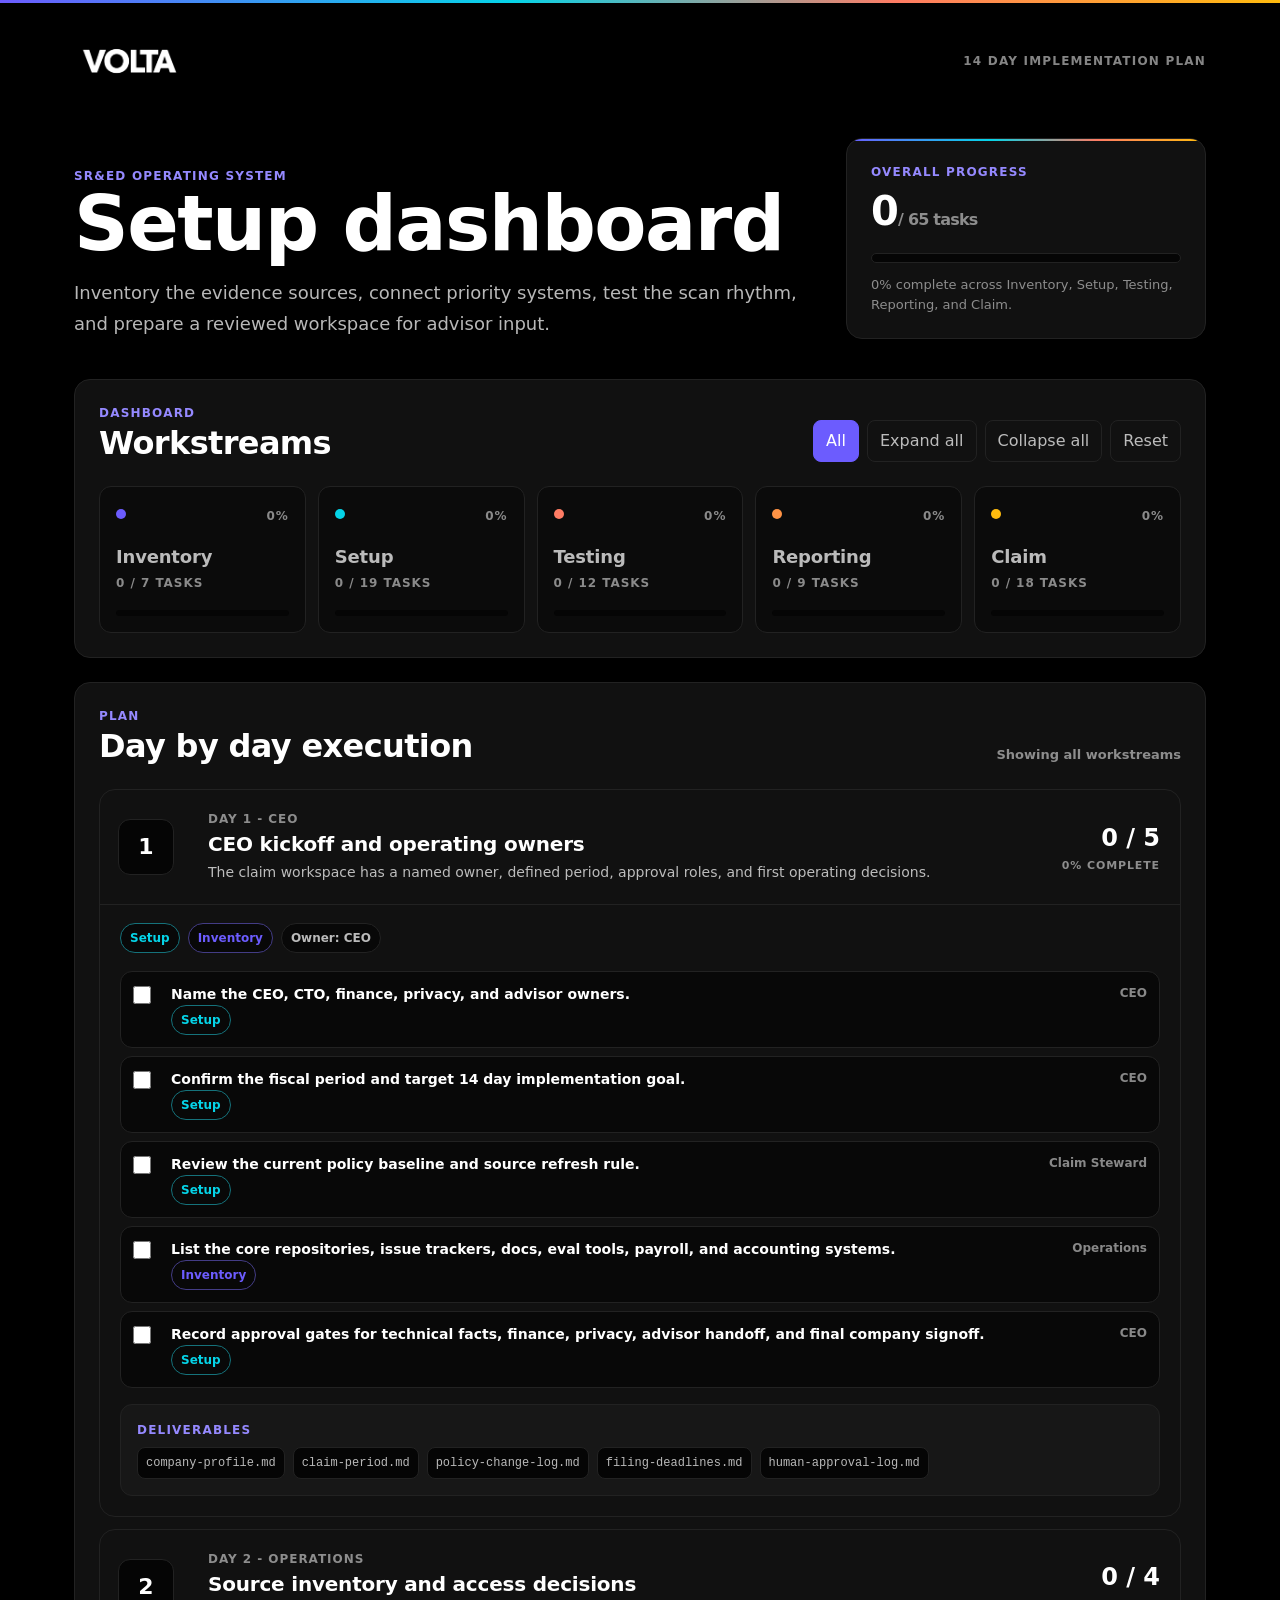
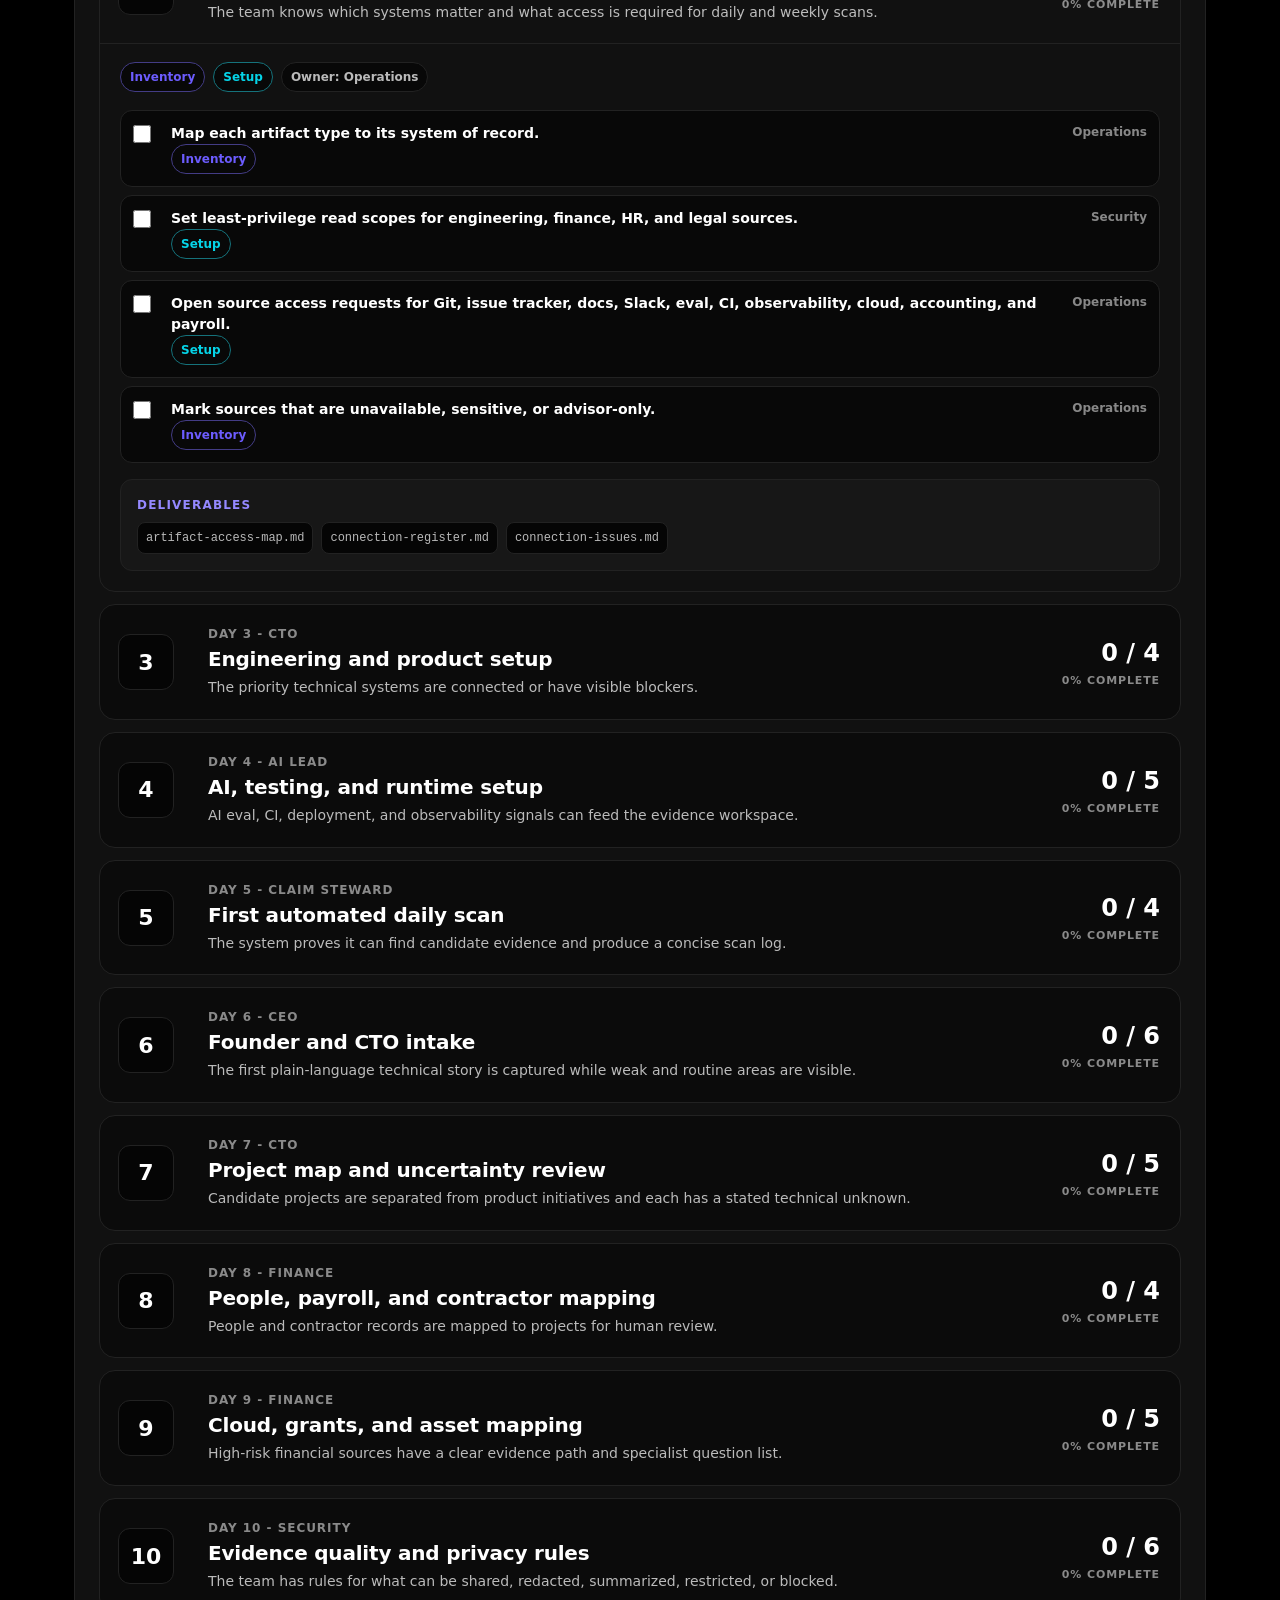
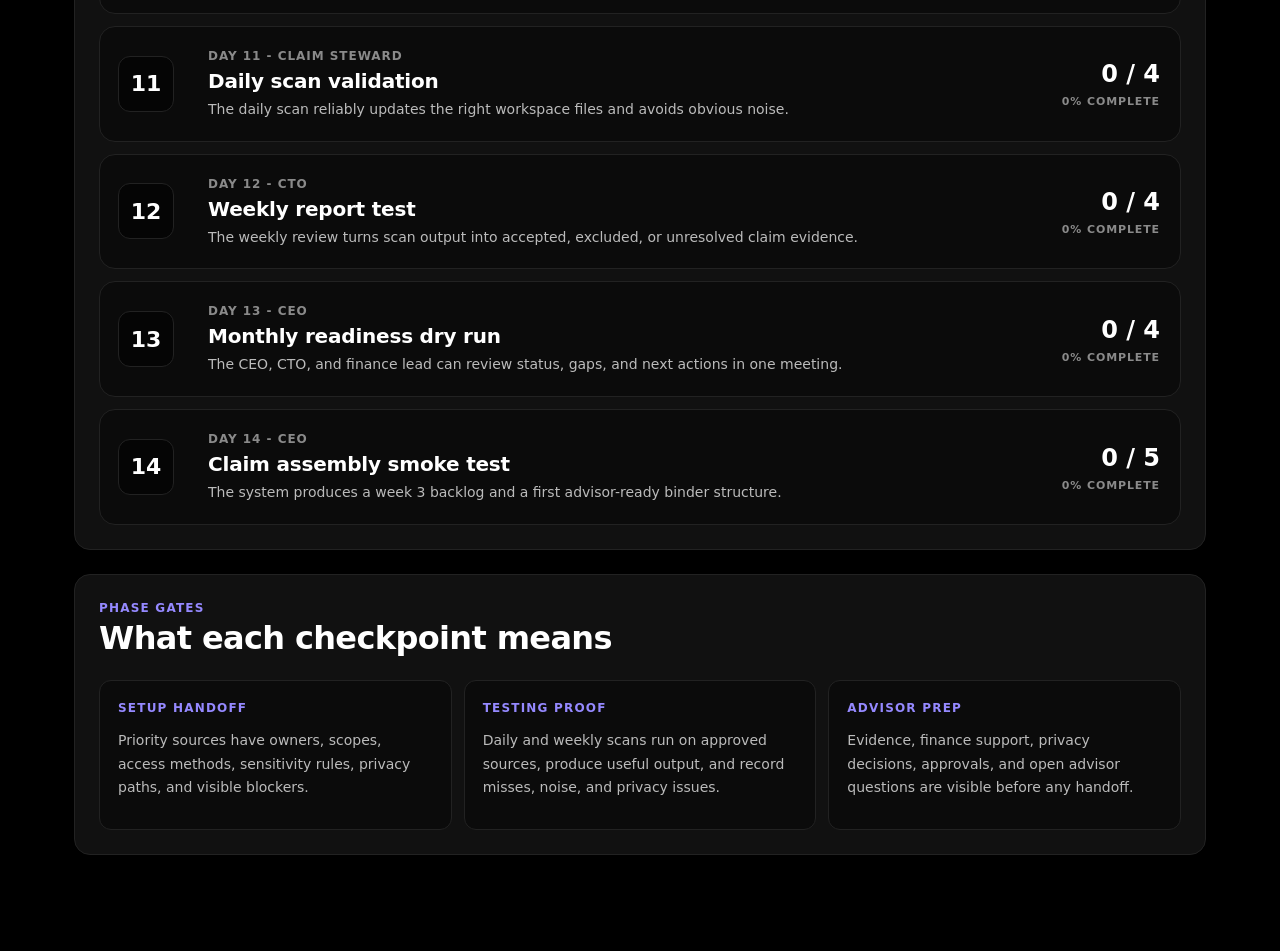
==== dashboard.html @ c036a52c "Prepare static site for Netlify" ====
<!doctype html>
<html lang="en" data-theme="dark">
<head>
  <meta charset="utf-8">
  <meta name="viewport" content="width=device-width, initial-scale=1">
  <title>SR&ED Setup Dashboard</title>
  <link rel="stylesheet" href="./styles.css">
</head>
<body>
  <div class="rainbow-rule"></div>

  <header class="hero">
    <div class="brand-row">
      <img src="./assets/volta-logo-white.png" alt="Volta" class="brand-logo">
      <div class="claim-period">14 day implementation plan</div>
    </div>

    <div class="hero-grid">
      <div class="hero-copy">
        <div class="eyebrow">SR&ED operating system</div>
        <h1>Setup dashboard</h1>
        <p class="hero-lede">Inventory the evidence sources, connect priority systems, test the scan rhythm, and prepare a reviewed workspace for advisor input.</p>
      </div>

      <section class="progress-panel" aria-labelledby="overall-progress-label">
        <div id="overall-progress-label" class="panel-label">Overall progress</div>
        <div class="progress-value"><span id="complete-count">0</span><span class="progress-total">/ <span id="total-count">0</span> tasks</span></div>
        <div class="progress-bar" aria-hidden="true">
          <div id="overall-progress-fill" class="progress-fill"></div>
        </div>
        <div id="progress-note" class="progress-note">No tasks completed yet.</div>
      </section>
    </div>
  </header>

  <main class="page-shell">
    <section class="dashboard-band" aria-labelledby="dashboard-title">
      <div class="section-head">
        <div>
          <div class="eyebrow">Dashboard</div>
          <h2 id="dashboard-title">Workstreams</h2>
        </div>
        <div class="actions">
          <button id="show-all" type="button">All</button>
          <button id="expand-all" type="button">Expand all</button>
          <button id="collapse-all" type="button">Collapse all</button>
          <button id="reset-progress" type="button" class="ghost-danger">Reset</button>
        </div>
      </div>
      <div id="category-grid" class="category-grid" aria-live="polite"></div>
    </section>

    <section class="days-band" aria-labelledby="days-title">
      <div class="section-head">
        <div>
          <div class="eyebrow">Plan</div>
          <h2 id="days-title">Day by day execution</h2>
        </div>
        <div id="active-filter" class="active-filter">Showing all workstreams</div>
      </div>
      <div id="days-list" class="days-list"></div>
    </section>

    <section class="claim-band" aria-labelledby="claim-title">
      <div class="section-head">
        <div>
          <div class="eyebrow">Phase gates</div>
          <h2 id="claim-title">What each checkpoint means</h2>
        </div>
      </div>
      <div class="exit-grid">
        <article>
          <div class="exit-label">Setup handoff</div>
          <p>Priority sources have owners, scopes, access methods, sensitivity rules, privacy paths, and visible blockers.</p>
        </article>
        <article>
          <div class="exit-label">Testing proof</div>
          <p>Daily and weekly scans run on approved sources, produce useful output, and record misses, noise, and privacy issues.</p>
        </article>
        <article>
          <div class="exit-label">Advisor prep</div>
          <p>Evidence, finance support, privacy decisions, approvals, and open advisor questions are visible before any handoff.</p>
        </article>
      </div>
    </section>
  </main>

  <script src="./app.js?v=setup-gates"></script>
</body>
</html>
---- styles.css ----
:root {
  --volta-black: #000000;
  --volta-white: #ffffff;
  --volta-violet: #6C5CFE;
  --volta-blue: #3998F3;
  --volta-cyan: #05D4E8;
  --volta-coral: #FF7C64;
  --volta-orange: #FF9345;
  --volta-yellow: #FFBB0E;
  --status-success: #22C55E;
  --status-warning: #FFBB0E;
  --status-error: #FF7C64;
  --status-info: #05D4E8;
  --gradient-rainbow: linear-gradient(90deg, #6C5CFE 0%, #3998F3 20%, #05D4E8 40%, #FF7C64 70%, #FF9345 80%, #FFBB0E 100%);
  --bg: #000000;
  --card: #111111;
  --card-2: #151515;
  --card-border: #222222;
  --fg-1: #ffffff;
  --fg-2: rgba(255,255,255,.72);
  --fg-3: rgba(255,255,255,.52);
  --fg-4: rgba(255,255,255,.32);
  --font-sans: system-ui, -apple-system, BlinkMacSystemFont, "Segoe UI", Roboto, sans-serif;
  --font-mono: "JetBrains Mono", ui-monospace, "SF Mono", Menlo, Consolas, monospace;
  --radius-sm: 8px;
  --radius-md: 12px;
  --radius-lg: 16px;
  --ease: cubic-bezier(.4, 0, .2, 1);
}

* {
  box-sizing: border-box;
}

html {
  background: var(--bg);
  color: var(--fg-1);
  font-family: var(--font-sans);
  line-height: 1.5;
}

body {
  margin: 0;
  background: var(--bg);
  color: var(--fg-1);
  overflow-x: hidden;
}

button,
input {
  font: inherit;
}

button {
  border: 1px solid var(--card-border);
  border-radius: var(--radius-sm);
  background: var(--card);
  color: var(--fg-2);
  min-height: 36px;
  padding: 8px 12px;
  cursor: pointer;
  transition: border-color 200ms var(--ease), background 200ms var(--ease), color 200ms var(--ease), transform 120ms var(--ease);
}

button:hover {
  border-color: var(--volta-violet);
  background: #181818;
  color: var(--fg-1);
}

button:active {
  transform: scale(.98);
}

button.active {
  background: var(--volta-violet);
  border-color: var(--volta-violet);
  color: #fff;
}

.ghost-danger:hover {
  border-color: var(--volta-coral);
  color: var(--volta-coral);
}

.rainbow-rule {
  height: 3px;
  background: var(--gradient-rainbow);
}

.hero {
  max-width: 1180px;
  margin: 0 auto;
  padding: 36px 24px 40px;
}

.brand-row {
  display: flex;
  align-items: center;
  justify-content: space-between;
  gap: 24px;
  margin-bottom: 56px;
}

.brand-logo {
  width: 112px;
  height: auto;
  object-fit: contain;
}

.claim-period {
  color: var(--fg-3);
  font-size: 12px;
  font-weight: 700;
  letter-spacing: .1em;
  text-transform: uppercase;
}

.hero-grid {
  display: grid;
  grid-template-columns: minmax(0, 1fr) 360px;
  gap: 32px;
  align-items: end;
}

.eyebrow,
.panel-label,
.exit-label {
  color: #9589FF;
  font-size: 12px;
  font-weight: 700;
  letter-spacing: .1em;
  text-transform: uppercase;
}

h1,
h2,
h3,
p {
  margin-top: 0;
}

h1 {
  margin-bottom: 16px;
  font-size: clamp(44px, 7vw, 76px);
  line-height: 1.02;
  font-weight: 800;
  letter-spacing: -.02em;
  overflow-wrap: anywhere;
}

h2 {
  margin: 4px 0 0;
  font-size: 32px;
  line-height: 1.12;
  font-weight: 800;
  letter-spacing: -.02em;
}

h3 {
  margin: 0;
  font-size: 20px;
  line-height: 1.2;
  font-weight: 800;
  letter-spacing: -.01em;
}

.hero-lede {
  max-width: 760px;
  margin-bottom: 0;
  color: var(--fg-2);
  font-size: 18px;
  line-height: 1.7;
  overflow-wrap: anywhere;
}

.progress-panel,
.dashboard-band,
.days-band,
.claim-band {
  position: relative;
  background: var(--card);
  border: 1px solid var(--card-border);
  border-radius: var(--radius-lg);
}

.progress-panel {
  padding: 24px;
  overflow: hidden;
  min-width: 0;
}

.progress-panel::before {
  content: "";
  position: absolute;
  top: 0;
  left: 0;
  right: 0;
  height: 2px;
  background: var(--gradient-rainbow);
}

.progress-value {
  margin-top: 10px;
  font-size: 40px;
  font-weight: 800;
  line-height: 1;
  letter-spacing: -.02em;
  font-variant-numeric: tabular-nums;
}

.progress-total {
  color: var(--fg-3);
  font-size: 16px;
  font-weight: 700;
}

.progress-bar {
  height: 10px;
  margin-top: 22px;
  overflow: hidden;
  border-radius: 999px;
  background: #050505;
  border: 1px solid var(--card-border);
}

.progress-fill {
  width: 0%;
  height: 100%;
  border-radius: inherit;
  background: var(--gradient-rainbow);
  transition: width 240ms var(--ease);
}

.progress-note {
  margin-top: 12px;
  color: var(--fg-3);
  font-size: 13px;
  overflow-wrap: anywhere;
}

.page-shell {
  max-width: 1180px;
  margin: 0 auto;
  padding: 0 24px 72px;
}

.dashboard-band,
.days-band,
.claim-band {
  padding: 24px;
  margin-bottom: 24px;
}

.section-head {
  display: flex;
  align-items: flex-end;
  justify-content: space-between;
  gap: 24px;
  margin-bottom: 24px;
}

.actions {
  display: flex;
  flex-wrap: wrap;
  gap: 8px;
  justify-content: flex-end;
}

.category-grid {
  display: grid;
  grid-template-columns: repeat(5, minmax(0, 1fr));
  gap: 12px;
}

.category-card {
  min-height: 140px;
  min-width: 0;
  padding: 16px;
  border: 1px solid var(--card-border);
  border-radius: var(--radius-md);
  background: #0b0b0b;
  text-align: left;
}

.category-card:hover,
.category-card.active {
  border-color: var(--category-color);
}

.category-top {
  display: flex;
  align-items: center;
  justify-content: space-between;
  gap: 12px;
}

.category-dot {
  width: 10px;
  height: 10px;
  border-radius: 999px;
  background: var(--category-color);
}

.category-name {
  margin-top: 18px;
  font-size: 18px;
  font-weight: 800;
  letter-spacing: -.01em;
}

.category-meta {
  margin-top: 4px;
  color: var(--fg-3);
  font-size: 12px;
  font-weight: 700;
  letter-spacing: .08em;
  text-transform: uppercase;
  font-variant-numeric: tabular-nums;
}

.mini-progress {
  height: 6px;
  margin-top: 18px;
  overflow: hidden;
  border-radius: 999px;
  background: #050505;
}

.mini-fill {
  height: 100%;
  width: 0%;
  background: var(--category-color);
  transition: width 220ms var(--ease);
}

.active-filter {
  color: var(--fg-3);
  font-size: 13px;
  font-weight: 700;
}

.days-list {
  display: grid;
  gap: 12px;
}

.day-card {
  position: relative;
  overflow: hidden;
  border: 1px solid var(--card-border);
  border-radius: var(--radius-lg);
  background: #0b0b0b;
}

.day-card[open] {
  background: var(--card);
}

.day-card.hidden {
  display: none;
}

.day-summary {
  display: grid;
  grid-template-columns: 70px minmax(0, 1fr) auto;
  gap: 20px;
  align-items: center;
  min-height: 92px;
  padding: 20px 20px 20px 18px;
  cursor: pointer;
  list-style: none;
}

.day-summary::-webkit-details-marker {
  display: none;
}

.day-number {
  display: grid;
  place-items: center;
  width: 56px;
  height: 56px;
  border: 1px solid var(--card-border);
  border-radius: var(--radius-md);
  color: var(--fg-1);
  background: #050505;
  font-size: 22px;
  font-weight: 800;
  font-variant-numeric: tabular-nums;
}

.day-kicker {
  margin-bottom: 4px;
  color: var(--fg-3);
  font-size: 12px;
  font-weight: 700;
  letter-spacing: .08em;
  text-transform: uppercase;
}

.day-title {
  margin-bottom: 6px;
}

.day-outcome {
  max-width: 760px;
  color: var(--fg-2);
  font-size: 14px;
  line-height: 1.55;
}

.day-status {
  min-width: 184px;
  text-align: right;
}

.status-count {
  color: var(--fg-1);
  font-size: 24px;
  font-weight: 800;
  font-variant-numeric: tabular-nums;
}

.status-label {
  margin-top: 2px;
  color: var(--fg-3);
  font-size: 11px;
  font-weight: 700;
  letter-spacing: .08em;
  text-transform: uppercase;
}

.day-body {
  border-top: 1px solid var(--card-border);
  padding: 0 20px 20px;
}

.day-meta {
  display: flex;
  flex-wrap: wrap;
  gap: 8px;
  padding: 18px 0;
}

.pill {
  display: inline-flex;
  align-items: center;
  min-height: 28px;
  padding: 5px 9px;
  border: 1px solid var(--card-border);
  border-radius: 999px;
  color: var(--fg-2);
  background: #080808;
  font-size: 12px;
  font-weight: 700;
}

.pill.category {
  border-color: color-mix(in srgb, var(--pill-color) 45%, #222);
  color: var(--pill-color);
}

.task-list {
  display: grid;
  gap: 8px;
  margin: 0;
  padding: 0;
  list-style: none;
}

.task-item {
  display: grid;
  grid-template-columns: 26px minmax(0, 1fr) auto;
  gap: 12px;
  align-items: start;
  min-height: 48px;
  padding: 12px;
  border: 1px solid var(--card-border);
  border-radius: var(--radius-md);
  background: #080808;
}

.task-item.done {
  border-color: rgba(34,197,94,.38);
  background: rgba(34,197,94,.06);
}

.task-item input {
  width: 18px;
  height: 18px;
  margin: 2px 0 0;
  accent-color: var(--volta-violet);
}

.task-title {
  color: var(--fg-1);
  font-size: 14px;
  font-weight: 650;
}

.task-item.done .task-title {
  color: var(--fg-3);
  text-decoration: line-through;
  text-decoration-thickness: 1px;
}

.task-owner {
  color: var(--fg-3);
  font-size: 12px;
  font-weight: 700;
  white-space: nowrap;
}

.deliverables {
  margin-top: 16px;
  padding: 16px;
  border: 1px solid var(--card-border);
  border-radius: var(--radius-md);
  background: rgba(255,255,255,.025);
}

.deliverables-title {
  margin-bottom: 8px;
  color: #9589FF;
  font-size: 12px;
  font-weight: 700;
  letter-spacing: .1em;
  text-transform: uppercase;
}

.deliverables-list {
  display: flex;
  flex-wrap: wrap;
  gap: 8px;
  margin: 0;
  padding: 0;
  list-style: none;
}

.deliverables-list li {
  border: 1px solid var(--card-border);
  border-radius: var(--radius-sm);
  padding: 6px 8px;
  color: var(--fg-2);
  background: #050505;
  font-family: var(--font-mono);
  font-size: 12px;
}

.exit-grid {
  display: grid;
  grid-template-columns: repeat(3, minmax(0, 1fr));
  gap: 12px;
}

.exit-grid article {
  min-height: 150px;
  padding: 18px;
  border: 1px solid var(--card-border);
  border-radius: var(--radius-md);
  background: #0b0b0b;
}

.exit-grid p {
  margin: 12px 0 0;
  color: var(--fg-2);
  font-size: 14px;
  line-height: 1.65;
}

@media (max-width: 980px) {
  .hero-grid {
    grid-template-columns: 1fr;
  }

  .progress-panel {
    max-width: 520px;
  }

  .category-grid {
    grid-template-columns: repeat(3, minmax(0, 1fr));
  }

  .exit-grid {
    grid-template-columns: 1fr;
  }
}

@media (max-width: 720px) {
  .hero,
  .page-shell {
    padding-left: 16px;
    padding-right: 16px;
  }

  .brand-row,
  .section-head {
    align-items: flex-start;
    flex-direction: column;
  }

  .actions {
    width: 100%;
    justify-content: flex-start;
  }

  .actions button {
    flex: 1 1 calc(50% - 4px);
  }

  .category-grid {
    grid-template-columns: repeat(2, minmax(0, 1fr));
  }

  .day-summary {
    grid-template-columns: 48px minmax(0, 1fr);
    gap: 14px;
  }

  .day-number {
    width: 44px;
    height: 44px;
    font-size: 18px;
  }

  .day-status {
    grid-column: 2;
    text-align: left;
    min-width: 0;
  }

  .task-item {
    grid-template-columns: 26px minmax(0, 1fr);
  }

  .task-owner {
    grid-column: 2;
  }
}

@media (max-width: 460px) {
  .category-grid {
    grid-template-columns: 1fr;
  }

  h1 {
    font-size: 36px;
  }

  .dashboard-band,
  .days-band,
  .claim-band {
    padding: 18px;
  }
}
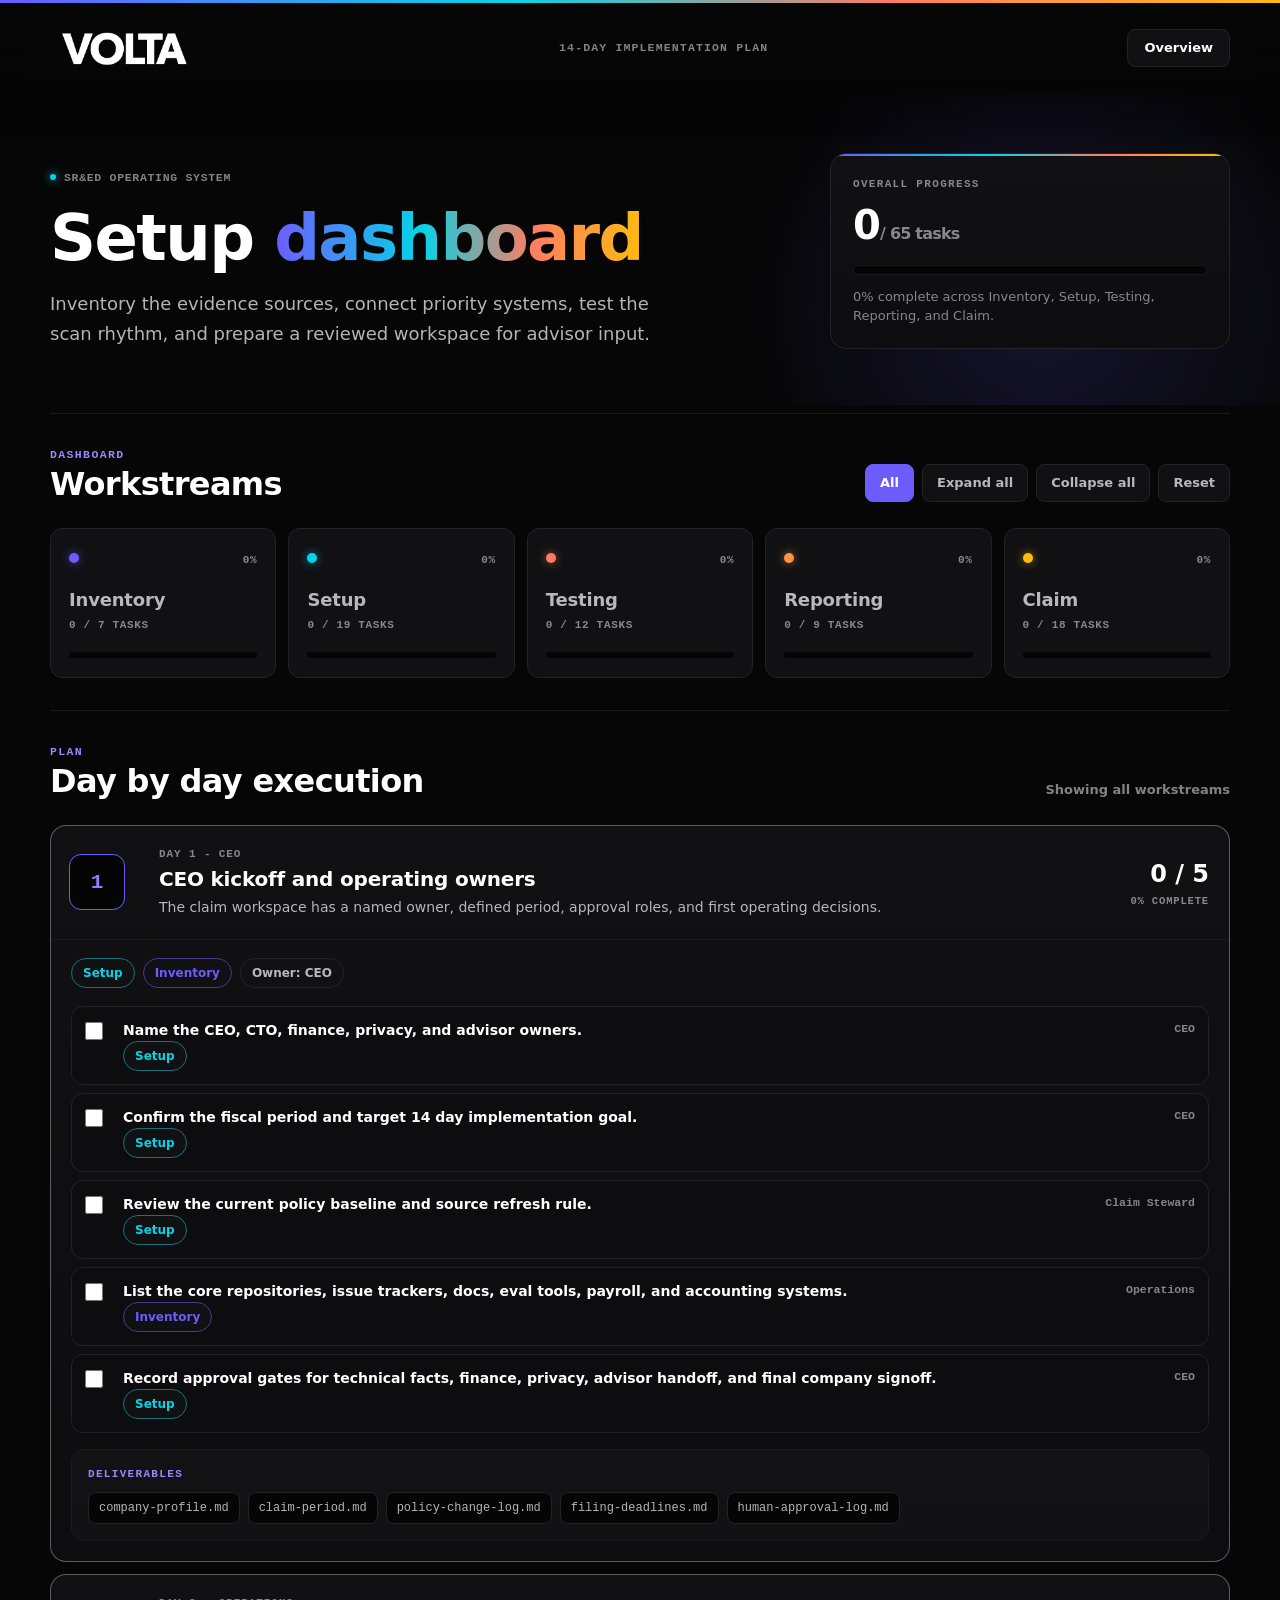
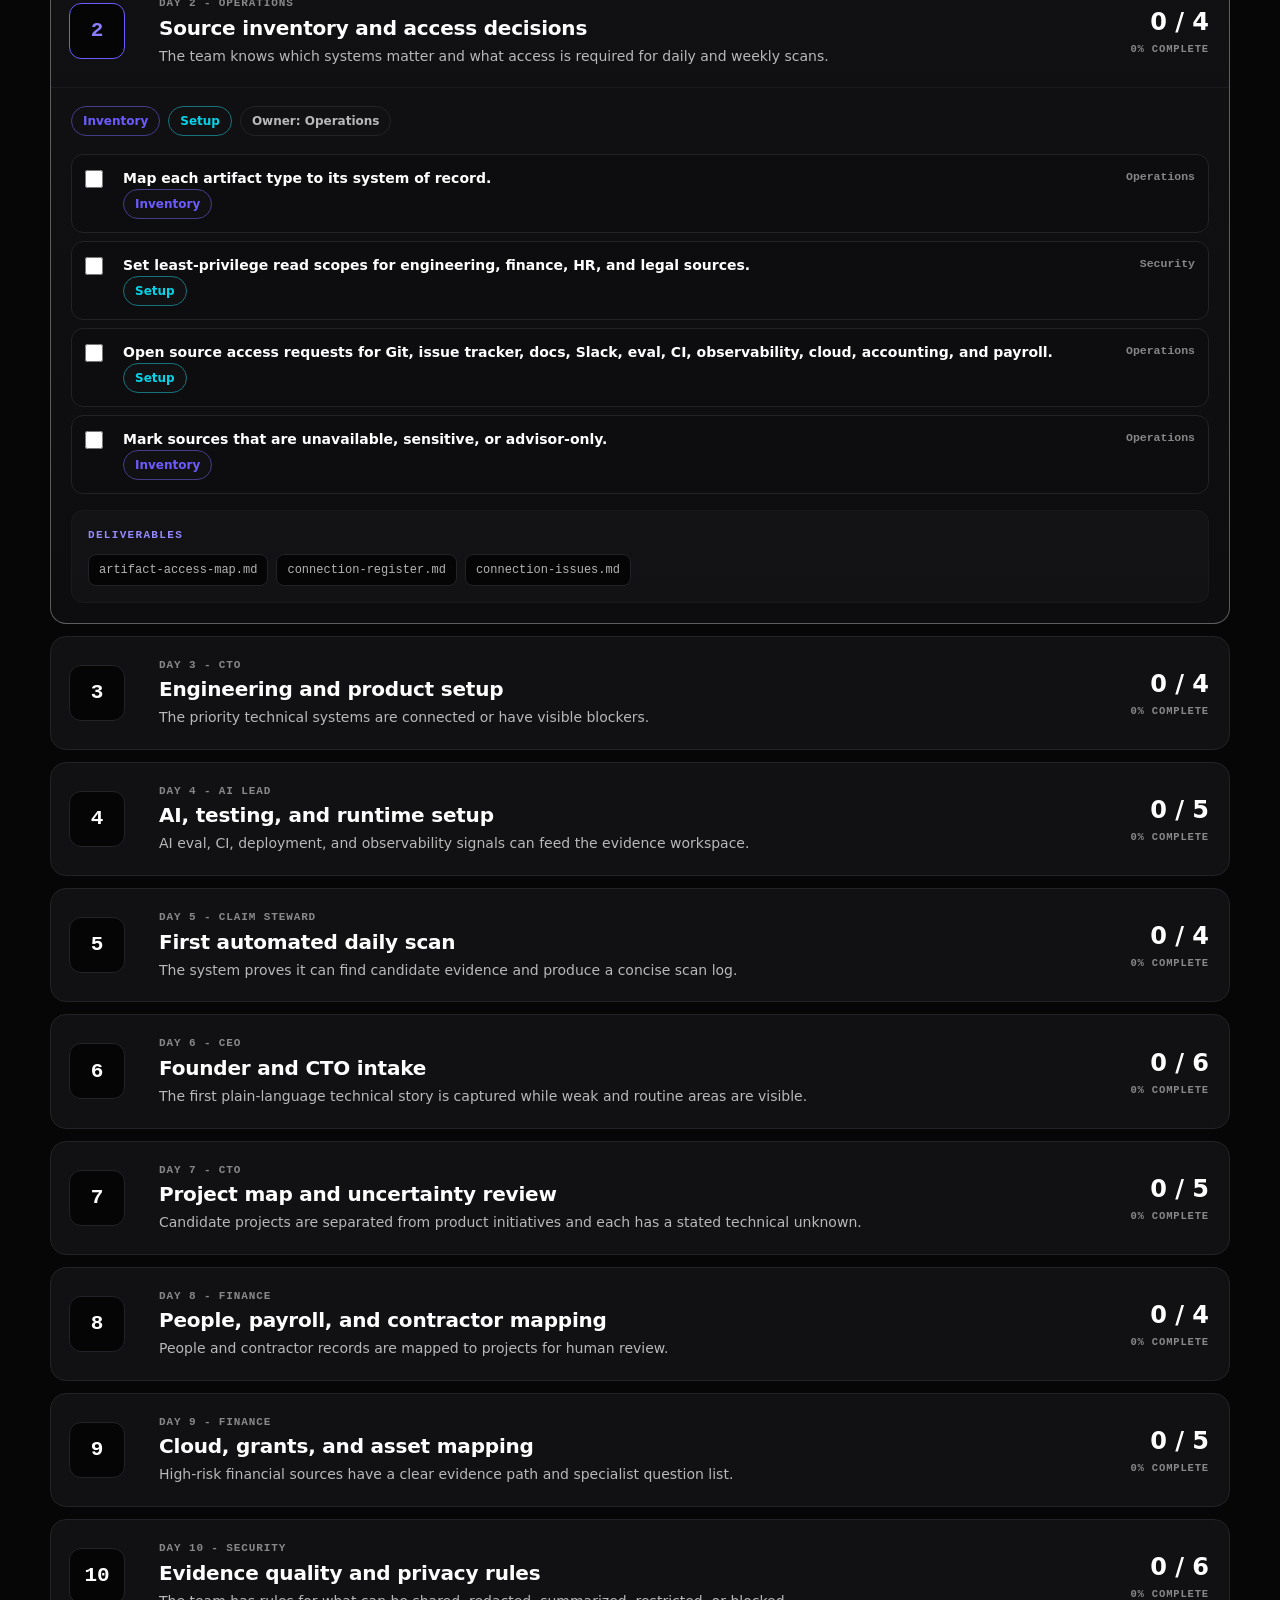
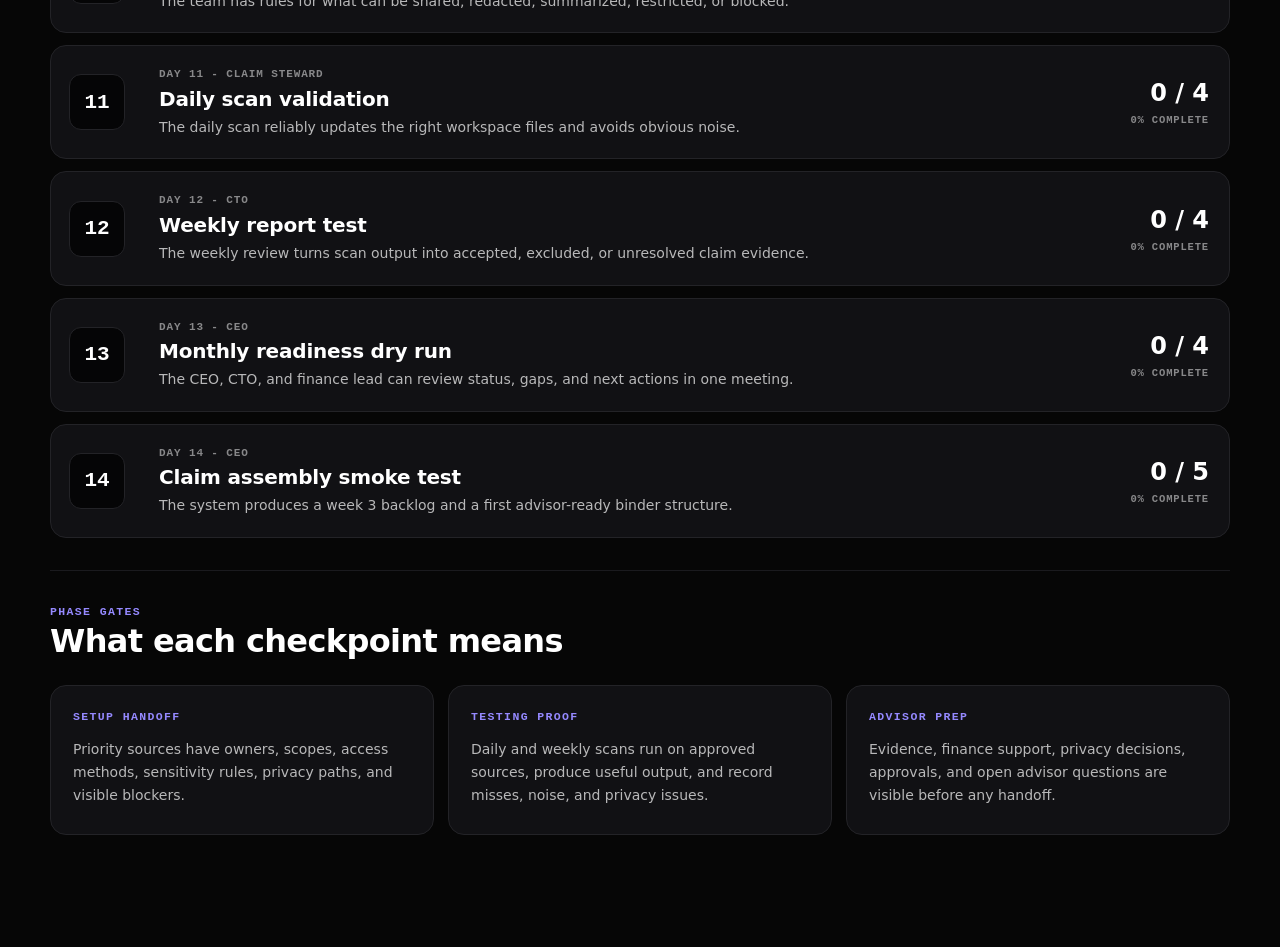
==== commit c53202f9: "Redesign landing page and dashboard with refined Volta theme Rework both pages on the existing Volta" ====
--- a/dashboard.html
+++ b/dashboard.html
@@ -9,16 +9,24 @@
 <body>
   <div class="rainbow-rule"></div>
 
-  <header class="hero">
-    <div class="brand-row">
-      <img src="./assets/volta-logo-white.png" alt="Volta" class="brand-logo">
-      <div class="claim-period">14 day implementation plan</div>
+  <header class="site-header" id="siteHeader">
+    <div class="header-inner">
+      <a class="brand-mark" href="./index.html" aria-label="Volta SR&amp;ED operating system">
+        <img src="./assets/volta-logo-white.png" alt="Volta">
+      </a>
+      <div class="claim-period">14-day implementation plan</div>
+      <a class="header-action" href="./index.html">Overview</a>
     </div>
+  </header>
 
-    <div class="hero-grid">
+  <section class="hero">
+    <div class="hero-shell">
       <div class="hero-copy">
-        <div class="eyebrow">SR&ED operating system</div>
-        <h1>Setup dashboard</h1>
+        <div class="badge-row">
+          <span class="badge-dot"></span>
+          <span class="badge">SR&amp;ED operating system</span>
+        </div>
+        <h1>Setup <span class="grad">dashboard</span></h1>
         <p class="hero-lede">Inventory the evidence sources, connect priority systems, test the scan rhythm, and prepare a reviewed workspace for advisor input.</p>
       </div>
 
@@ -31,7 +39,7 @@
         <div id="progress-note" class="progress-note">No tasks completed yet.</div>
       </section>
     </div>
-  </header>
+  </section>
 
   <main class="page-shell">
     <section class="dashboard-band" aria-labelledby="dashboard-title">
@@ -85,6 +93,15 @@
     </section>
   </main>
 
+  <script>
+    // Sticky header hairline on scroll
+    (function () {
+      var header = document.getElementById('siteHeader');
+      var onScroll = function () { header.classList.toggle('stuck', window.scrollY > 8); };
+      onScroll();
+      window.addEventListener('scroll', onScroll, { passive: true });
+    })();
+  </script>
   <script src="./app.js?v=setup-gates"></script>
 </body>
 </html>
--- a/styles.css
+++ b/styles.css
@@ -2,6 +2,7 @@
   --volta-black: #000000;
   --volta-white: #ffffff;
   --volta-violet: #6C5CFE;
+  --volta-violet-lift: #8B7DFF;
   --volta-blue: #3998F3;
   --volta-cyan: #05D4E8;
   --volta-coral: #FF7C64;
@@ -12,645 +13,274 @@
   --status-error: #FF7C64;
   --status-info: #05D4E8;
   --gradient-rainbow: linear-gradient(90deg, #6C5CFE 0%, #3998F3 20%, #05D4E8 40%, #FF7C64 70%, #FF9345 80%, #FFBB0E 100%);
-  --bg: #000000;
-  --card: #111111;
-  --card-2: #151515;
-  --card-border: #222222;
+
+  --bg: #060606;
+  --bg-raise: #0d0d0f;
+  --surface: #111114;
+  --surface-2: #16161a;
+  --line: #232327;
+  --line-soft: #1a1a1e;
+
   --fg-1: #ffffff;
-  --fg-2: rgba(255,255,255,.72);
-  --fg-3: rgba(255,255,255,.52);
-  --fg-4: rgba(255,255,255,.32);
+  --fg-2: rgba(255, 255, 255, .70);
+  --fg-3: rgba(255, 255, 255, .50);
+  --fg-4: rgba(255, 255, 255, .32);
+  --accent-label: #9589FF;
+
   --font-sans: system-ui, -apple-system, BlinkMacSystemFont, "Segoe UI", Roboto, sans-serif;
   --font-mono: "JetBrains Mono", ui-monospace, "SF Mono", Menlo, Consolas, monospace;
-  --radius-sm: 8px;
-  --radius-md: 12px;
-  --radius-lg: 16px;
+
+  --r-sm: 8px; --r-md: 12px; --r-lg: 16px; --r-xl: 22px;
   --ease: cubic-bezier(.4, 0, .2, 1);
-}
-
-* {
-  box-sizing: border-box;
-}
+  --spring: cubic-bezier(.16, 1, .3, 1);
+  --shell: min(1180px, calc(100% - 48px));
+}
+
+* { box-sizing: border-box; }
 
 html {
+  min-width: 320px;
   background: var(--bg);
   color: var(--fg-1);
   font-family: var(--font-sans);
   line-height: 1.5;
-}
-
-body {
-  margin: 0;
-  background: var(--bg);
-  color: var(--fg-1);
-  overflow-x: hidden;
-}
-
-button,
-input {
-  font: inherit;
-}
+  scroll-behavior: smooth;
+  -webkit-font-smoothing: antialiased;
+}
+
+body { margin: 0; overflow-x: hidden; }
+
+@media (prefers-reduced-motion: reduce) {
+  html { scroll-behavior: auto; }
+  * { transition: none !important; }
+}
+
+button, input { font: inherit; }
 
 button {
-  border: 1px solid var(--card-border);
-  border-radius: var(--radius-sm);
-  background: var(--card);
+  border: 1px solid var(--line);
+  border-radius: var(--r-sm);
+  background: var(--surface);
   color: var(--fg-2);
-  min-height: 36px;
-  padding: 8px 12px;
+  min-height: 38px;
+  padding: 8px 14px;
+  font-size: 13px;
+  font-weight: 600;
   cursor: pointer;
-  transition: border-color 200ms var(--ease), background 200ms var(--ease), color 200ms var(--ease), transform 120ms var(--ease);
-}
-
-button:hover {
-  border-color: var(--volta-violet);
-  background: #181818;
-  color: var(--fg-1);
-}
-
-button:active {
-  transform: scale(.98);
-}
-
-button.active {
-  background: var(--volta-violet);
-  border-color: var(--volta-violet);
-  color: #fff;
-}
-
-.ghost-danger:hover {
-  border-color: var(--volta-coral);
-  color: var(--volta-coral);
-}
-
-.rainbow-rule {
-  height: 3px;
-  background: var(--gradient-rainbow);
-}
-
-.hero {
-  max-width: 1180px;
-  margin: 0 auto;
-  padding: 36px 24px 40px;
-}
-
-.brand-row {
-  display: flex;
-  align-items: center;
-  justify-content: space-between;
-  gap: 24px;
-  margin-bottom: 56px;
-}
-
-.brand-logo {
-  width: 112px;
-  height: auto;
-  object-fit: contain;
-}
-
+  transition: border-color .2s var(--ease), background .2s var(--ease), color .2s var(--ease), transform .12s var(--ease);
+}
+button:hover { border-color: var(--volta-violet); background: var(--surface-2); color: var(--fg-1); }
+button:active { transform: scale(.98); }
+button.active { background: var(--volta-violet); border-color: var(--volta-violet); color: #fff; }
+.ghost-danger:hover { border-color: var(--volta-coral); color: var(--volta-coral); background: rgba(255, 124, 100, .06); }
+
+.rainbow-rule { height: 3px; background: var(--gradient-rainbow); }
+
+/* ---------- sticky header ---------- */
+.site-header {
+  position: sticky; top: 0; z-index: 40;
+}
+.site-header::before {
+  content: ""; position: absolute; inset: 0 0 -48px 0; z-index: -1; pointer-events: none;
+  background: linear-gradient(180deg, var(--bg) 0%, rgba(6, 6, 6, .82) 42%, rgba(6, 6, 6, 0) 100%);
+  backdrop-filter: blur(14px) saturate(160%);
+  -webkit-backdrop-filter: blur(14px) saturate(160%);
+  -webkit-mask-image: linear-gradient(180deg, #000 55%, transparent 100%);
+  mask-image: linear-gradient(180deg, #000 55%, transparent 100%);
+  transition: background .3s var(--ease);
+}
+.site-header.stuck::before {
+  background: linear-gradient(180deg, var(--bg) 0%, rgba(6, 6, 6, .92) 48%, rgba(6, 6, 6, 0) 100%);
+}
+.header-inner {
+  display: grid; grid-template-columns: auto 1fr auto; gap: 24px; align-items: center;
+  width: var(--shell); margin: 0 auto; padding: 16px 0;
+}
+.brand-mark { display: inline-flex; align-items: center; width: 150px; }
+.brand-mark img { display: block; width: 100%; height: auto; }
 .claim-period {
-  color: var(--fg-3);
-  font-size: 12px;
-  font-weight: 700;
-  letter-spacing: .1em;
-  text-transform: uppercase;
-}
-
-.hero-grid {
-  display: grid;
-  grid-template-columns: minmax(0, 1fr) 360px;
-  gap: 32px;
-  align-items: end;
-}
-
-.eyebrow,
-.panel-label,
-.exit-label {
-  color: #9589FF;
-  font-size: 12px;
-  font-weight: 700;
-  letter-spacing: .1em;
-  text-transform: uppercase;
-}
-
-h1,
-h2,
-h3,
-p {
-  margin-top: 0;
-}
-
+  justify-self: center;
+  color: var(--fg-3); font-family: var(--font-mono);
+  font-size: 11.5px; font-weight: 600; letter-spacing: .1em; text-transform: uppercase;
+}
+.header-action {
+  display: inline-flex; align-items: center; justify-content: center; gap: 8px;
+  min-height: 38px; padding: 0 16px; border-radius: var(--r-sm);
+  font-size: 13px; font-weight: 600; white-space: nowrap; text-decoration: none;
+  border: 1px solid var(--line); background: var(--surface); color: var(--fg-1);
+  transition: border-color .2s var(--ease), background .2s var(--ease), transform .12s var(--ease);
+}
+.header-action:hover { border-color: var(--volta-violet); background: var(--surface-2); }
+.header-action:active { transform: scale(.98); }
+
+/* ---------- hero ---------- */
+.hero { position: relative; overflow: hidden; }
+.hero::before {
+  content: ""; position: absolute; top: -40%; right: -8%; width: 680px; height: 680px;
+  background: radial-gradient(circle, rgba(108, 92, 254, .16), transparent 62%);
+  pointer-events: none; z-index: 0;
+}
+.hero-shell {
+  position: relative; z-index: 1;
+  width: var(--shell); margin: 0 auto;
+  display: grid; grid-template-columns: minmax(0, 1fr) minmax(320px, 400px);
+  gap: 48px; align-items: end;
+  padding: 60px 0 56px;
+}
+.hero-copy { min-width: 0; }
+.badge-row { display: inline-flex; align-items: center; gap: 8px; margin-bottom: 20px; }
+.badge-dot { width: 6px; height: 6px; border-radius: 50%; background: var(--volta-cyan); box-shadow: 0 0 10px var(--volta-cyan); }
+.badge { font-family: var(--font-mono); font-size: 11.5px; font-weight: 600; letter-spacing: .06em; text-transform: uppercase; color: var(--fg-3); }
+
+h1, h2, h3, p { margin-top: 0; }
 h1 {
-  margin-bottom: 16px;
-  font-size: clamp(44px, 7vw, 76px);
-  line-height: 1.02;
-  font-weight: 800;
-  letter-spacing: -.02em;
-  overflow-wrap: anywhere;
-}
-
-h2 {
-  margin: 4px 0 0;
-  font-size: 32px;
-  line-height: 1.12;
-  font-weight: 800;
-  letter-spacing: -.02em;
-}
-
-h3 {
-  margin: 0;
-  font-size: 20px;
-  line-height: 1.2;
-  font-weight: 800;
-  letter-spacing: -.01em;
-}
-
-.hero-lede {
-  max-width: 760px;
-  margin-bottom: 0;
-  color: var(--fg-2);
-  font-size: 18px;
-  line-height: 1.7;
-  overflow-wrap: anywhere;
-}
-
-.progress-panel,
-.dashboard-band,
-.days-band,
-.claim-band {
-  position: relative;
-  background: var(--card);
-  border: 1px solid var(--card-border);
-  border-radius: var(--radius-lg);
-}
-
+  margin: 0 0 18px;
+  font-size: clamp(40px, 6vw, 64px);
+  line-height: 1.02; font-weight: 800; letter-spacing: -.025em;
+}
+h1 .grad { background: var(--gradient-rainbow); -webkit-background-clip: text; background-clip: text; color: transparent; }
+.hero-lede { max-width: 56ch; margin: 0; color: var(--fg-2); font-size: 18px; line-height: 1.65; }
+
+h2 { margin: 4px 0 0; font-size: clamp(24px, 3vw, 32px); line-height: 1.1; font-weight: 800; letter-spacing: -.02em; }
+h3 { margin: 0; font-size: 20px; line-height: 1.2; font-weight: 800; letter-spacing: -.01em; }
+
+.eyebrow, .exit-label {
+  color: var(--accent-label); font-family: var(--font-mono);
+  font-size: 11.5px; font-weight: 600; letter-spacing: .12em; text-transform: uppercase;
+}
+.panel-label { color: var(--fg-3); font-family: var(--font-mono); font-size: 11px; font-weight: 600; letter-spacing: .12em; text-transform: uppercase; }
+
+/* ---------- progress panel (matches operating-panel) ---------- */
 .progress-panel {
-  padding: 24px;
-  overflow: hidden;
-  min-width: 0;
-}
-
-.progress-panel::before {
-  content: "";
-  position: absolute;
-  top: 0;
-  left: 0;
-  right: 0;
-  height: 2px;
-  background: var(--gradient-rainbow);
-}
-
-.progress-value {
-  margin-top: 10px;
-  font-size: 40px;
-  font-weight: 800;
-  line-height: 1;
-  letter-spacing: -.02em;
-  font-variant-numeric: tabular-nums;
-}
-
-.progress-total {
-  color: var(--fg-3);
-  font-size: 16px;
-  font-weight: 700;
-}
-
-.progress-bar {
-  height: 10px;
-  margin-top: 22px;
-  overflow: hidden;
-  border-radius: 999px;
-  background: #050505;
-  border: 1px solid var(--card-border);
-}
-
-.progress-fill {
-  width: 0%;
-  height: 100%;
-  border-radius: inherit;
-  background: var(--gradient-rainbow);
-  transition: width 240ms var(--ease);
-}
-
-.progress-note {
-  margin-top: 12px;
-  color: var(--fg-3);
-  font-size: 13px;
-  overflow-wrap: anywhere;
-}
-
-.page-shell {
-  max-width: 1180px;
-  margin: 0 auto;
-  padding: 0 24px 72px;
-}
-
-.dashboard-band,
-.days-band,
-.claim-band {
-  padding: 24px;
-  margin-bottom: 24px;
+  position: relative; overflow: hidden; min-width: 0;
+  padding: 22px; border: 1px solid var(--line); border-radius: var(--r-lg);
+  background: linear-gradient(180deg, var(--surface) 0%, var(--bg-raise) 100%);
+}
+.progress-panel::before { content: ""; position: absolute; inset: 0 0 auto 0; height: 2px; background: var(--gradient-rainbow); }
+.progress-value { margin-top: 12px; font-size: 40px; font-weight: 800; line-height: 1; letter-spacing: -.02em; font-variant-numeric: tabular-nums; }
+.progress-total { color: var(--fg-3); font-size: 16px; font-weight: 700; }
+.progress-bar { height: 10px; margin-top: 20px; overflow: hidden; border-radius: 999px; background: #050506; border: 1px solid var(--line-soft); }
+.progress-fill { width: 0%; height: 100%; border-radius: inherit; background: var(--gradient-rainbow); transition: width .3s var(--spring); }
+.progress-note { margin-top: 12px; color: var(--fg-3); font-size: 13px; overflow-wrap: anywhere; }
+
+/* ---------- page shell + bands ---------- */
+.page-shell { width: var(--shell); margin: 0 auto; padding: 8px 0 80px; }
+
+.dashboard-band, .days-band, .claim-band {
+  position: relative; padding: 32px 0; border-top: 1px solid var(--line-soft);
 }
 
 .section-head {
-  display: flex;
-  align-items: flex-end;
-  justify-content: space-between;
-  gap: 24px;
-  margin-bottom: 24px;
-}
-
-.actions {
-  display: flex;
-  flex-wrap: wrap;
-  gap: 8px;
-  justify-content: flex-end;
-}
-
-.category-grid {
-  display: grid;
-  grid-template-columns: repeat(5, minmax(0, 1fr));
-  gap: 12px;
-}
-
+  display: flex; align-items: flex-end; justify-content: space-between; gap: 24px; margin-bottom: 26px;
+}
+.actions { display: flex; flex-wrap: wrap; gap: 8px; justify-content: flex-end; }
+
+/* ---------- category grid ---------- */
+.category-grid { display: grid; grid-template-columns: repeat(5, minmax(0, 1fr)); gap: 12px; }
 .category-card {
-  min-height: 140px;
-  min-width: 0;
-  padding: 16px;
-  border: 1px solid var(--card-border);
-  border-radius: var(--radius-md);
-  background: #0b0b0b;
-  text-align: left;
-}
-
-.category-card:hover,
-.category-card.active {
-  border-color: var(--category-color);
-}
-
-.category-top {
-  display: flex;
-  align-items: center;
-  justify-content: space-between;
-  gap: 12px;
-}
-
-.category-dot {
-  width: 10px;
-  height: 10px;
-  border-radius: 999px;
-  background: var(--category-color);
-}
-
-.category-name {
-  margin-top: 18px;
-  font-size: 18px;
-  font-weight: 800;
-  letter-spacing: -.01em;
-}
-
-.category-meta {
-  margin-top: 4px;
-  color: var(--fg-3);
-  font-size: 12px;
-  font-weight: 700;
-  letter-spacing: .08em;
-  text-transform: uppercase;
-  font-variant-numeric: tabular-nums;
-}
-
-.mini-progress {
-  height: 6px;
-  margin-top: 18px;
-  overflow: hidden;
-  border-radius: 999px;
-  background: #050505;
-}
-
-.mini-fill {
-  height: 100%;
-  width: 0%;
-  background: var(--category-color);
-  transition: width 220ms var(--ease);
-}
-
-.active-filter {
-  color: var(--fg-3);
-  font-size: 13px;
-  font-weight: 700;
-}
-
-.days-list {
-  display: grid;
-  gap: 12px;
-}
-
+  min-height: 150px; min-width: 0; padding: 18px; text-align: left;
+  border: 1px solid var(--line); border-radius: var(--r-md); background: var(--surface);
+  transition: transform .3s var(--spring), border-color .2s var(--ease), background .2s var(--ease);
+}
+.category-card:hover { transform: translateY(-3px); background: var(--surface-2); border-color: var(--category-color); }
+.category-card.active { border-color: var(--category-color); background: var(--surface-2); box-shadow: inset 0 0 0 1px var(--category-color); }
+.category-top { display: flex; align-items: center; justify-content: space-between; gap: 12px; }
+.category-dot { width: 10px; height: 10px; border-radius: 999px; background: var(--category-color); box-shadow: 0 0 10px color-mix(in srgb, var(--category-color) 60%, transparent); }
+.category-name { margin-top: 18px; font-size: 18px; font-weight: 800; letter-spacing: -.01em; }
+.category-meta { margin-top: 4px; color: var(--fg-3); font-family: var(--font-mono); font-size: 11px; font-weight: 600; letter-spacing: .06em; text-transform: uppercase; font-variant-numeric: tabular-nums; }
+.mini-progress { height: 6px; margin-top: 18px; overflow: hidden; border-radius: 999px; background: #050506; }
+.mini-fill { height: 100%; width: 0%; background: var(--category-color); transition: width .3s var(--spring); }
+
+.active-filter { color: var(--fg-3); font-size: 13px; font-weight: 600; }
+
+/* ---------- day cards ---------- */
+.days-list { display: grid; gap: 12px; }
 .day-card {
-  position: relative;
-  overflow: hidden;
-  border: 1px solid var(--card-border);
-  border-radius: var(--radius-lg);
-  background: #0b0b0b;
-}
-
-.day-card[open] {
-  background: var(--card);
-}
-
-.day-card.hidden {
-  display: none;
-}
-
+  position: relative; overflow: hidden;
+  border: 1px solid var(--line); border-radius: var(--r-lg); background: var(--surface);
+  transition: border-color .2s var(--ease), background .2s var(--ease);
+}
+.day-card:hover { border-color: var(--fg-4); }
+.day-card[open] { background: linear-gradient(180deg, var(--surface) 0%, var(--bg-raise) 100%); border-color: var(--fg-4); }
+.day-card.hidden { display: none; }
 .day-summary {
-  display: grid;
-  grid-template-columns: 70px minmax(0, 1fr) auto;
-  gap: 20px;
-  align-items: center;
-  min-height: 92px;
-  padding: 20px 20px 20px 18px;
-  cursor: pointer;
-  list-style: none;
-}
-
-.day-summary::-webkit-details-marker {
-  display: none;
-}
-
+  display: grid; grid-template-columns: 70px minmax(0, 1fr) auto; gap: 20px; align-items: center;
+  min-height: 92px; padding: 20px 20px 20px 18px; cursor: pointer; list-style: none;
+}
+.day-summary::-webkit-details-marker { display: none; }
 .day-number {
-  display: grid;
-  place-items: center;
-  width: 56px;
-  height: 56px;
-  border: 1px solid var(--card-border);
-  border-radius: var(--radius-md);
-  color: var(--fg-1);
-  background: #050505;
-  font-size: 22px;
-  font-weight: 800;
-  font-variant-numeric: tabular-nums;
-}
-
-.day-kicker {
-  margin-bottom: 4px;
-  color: var(--fg-3);
-  font-size: 12px;
-  font-weight: 700;
-  letter-spacing: .08em;
-  text-transform: uppercase;
-}
-
-.day-title {
-  margin-bottom: 6px;
-}
-
-.day-outcome {
-  max-width: 760px;
-  color: var(--fg-2);
-  font-size: 14px;
-  line-height: 1.55;
-}
-
-.day-status {
-  min-width: 184px;
-  text-align: right;
-}
-
-.status-count {
-  color: var(--fg-1);
-  font-size: 24px;
-  font-weight: 800;
-  font-variant-numeric: tabular-nums;
-}
-
-.status-label {
-  margin-top: 2px;
-  color: var(--fg-3);
-  font-size: 11px;
-  font-weight: 700;
-  letter-spacing: .08em;
-  text-transform: uppercase;
-}
-
-.day-body {
-  border-top: 1px solid var(--card-border);
-  padding: 0 20px 20px;
-}
-
-.day-meta {
-  display: flex;
-  flex-wrap: wrap;
-  gap: 8px;
-  padding: 18px 0;
-}
-
+  display: grid; place-items: center; width: 56px; height: 56px;
+  border: 1px solid var(--line); border-radius: var(--r-md); color: var(--fg-1); background: #050506;
+  font-family: var(--font-mono); font-size: 21px; font-weight: 800; font-variant-numeric: tabular-nums;
+}
+.day-card[open] .day-number { border-color: var(--volta-violet); color: var(--volta-violet-lift); }
+.day-kicker { margin-bottom: 4px; color: var(--fg-3); font-family: var(--font-mono); font-size: 11px; font-weight: 600; letter-spacing: .08em; text-transform: uppercase; }
+.day-title { margin-bottom: 6px; }
+.day-outcome { max-width: 760px; color: var(--fg-2); font-size: 14px; line-height: 1.55; }
+.day-status { min-width: 184px; text-align: right; }
+.status-count { color: var(--fg-1); font-size: 24px; font-weight: 800; font-variant-numeric: tabular-nums; }
+.status-label { margin-top: 2px; color: var(--fg-3); font-family: var(--font-mono); font-size: 10.5px; font-weight: 600; letter-spacing: .08em; text-transform: uppercase; }
+
+.day-body { border-top: 1px solid var(--line-soft); padding: 0 20px 20px; }
+.day-meta { display: flex; flex-wrap: wrap; gap: 8px; padding: 18px 0; }
 .pill {
-  display: inline-flex;
-  align-items: center;
-  min-height: 28px;
-  padding: 5px 9px;
-  border: 1px solid var(--card-border);
-  border-radius: 999px;
-  color: var(--fg-2);
-  background: #080808;
-  font-size: 12px;
-  font-weight: 700;
-}
-
-.pill.category {
-  border-color: color-mix(in srgb, var(--pill-color) 45%, #222);
-  color: var(--pill-color);
-}
-
-.task-list {
-  display: grid;
-  gap: 8px;
-  margin: 0;
-  padding: 0;
-  list-style: none;
-}
-
+  display: inline-flex; align-items: center; min-height: 28px; padding: 5px 11px;
+  border: 1px solid var(--line); border-radius: 999px; color: var(--fg-2); background: var(--surface);
+  font-size: 12px; font-weight: 600;
+}
+.pill.category { border-color: color-mix(in srgb, var(--pill-color) 45%, var(--line)); color: var(--pill-color); }
+
+.task-list { display: grid; gap: 8px; margin: 0; padding: 0; list-style: none; }
 .task-item {
-  display: grid;
-  grid-template-columns: 26px minmax(0, 1fr) auto;
-  gap: 12px;
-  align-items: start;
-  min-height: 48px;
-  padding: 12px;
-  border: 1px solid var(--card-border);
-  border-radius: var(--radius-md);
-  background: #080808;
-}
-
-.task-item.done {
-  border-color: rgba(34,197,94,.38);
-  background: rgba(34,197,94,.06);
-}
-
-.task-item input {
-  width: 18px;
-  height: 18px;
-  margin: 2px 0 0;
-  accent-color: var(--volta-violet);
-}
-
-.task-title {
-  color: var(--fg-1);
-  font-size: 14px;
-  font-weight: 650;
-}
-
-.task-item.done .task-title {
-  color: var(--fg-3);
-  text-decoration: line-through;
-  text-decoration-thickness: 1px;
-}
-
-.task-owner {
-  color: var(--fg-3);
-  font-size: 12px;
-  font-weight: 700;
-  white-space: nowrap;
-}
-
-.deliverables {
-  margin-top: 16px;
-  padding: 16px;
-  border: 1px solid var(--card-border);
-  border-radius: var(--radius-md);
-  background: rgba(255,255,255,.025);
-}
-
-.deliverables-title {
-  margin-bottom: 8px;
-  color: #9589FF;
-  font-size: 12px;
-  font-weight: 700;
-  letter-spacing: .1em;
-  text-transform: uppercase;
-}
-
-.deliverables-list {
-  display: flex;
-  flex-wrap: wrap;
-  gap: 8px;
-  margin: 0;
-  padding: 0;
-  list-style: none;
-}
-
-.deliverables-list li {
-  border: 1px solid var(--card-border);
-  border-radius: var(--radius-sm);
-  padding: 6px 8px;
-  color: var(--fg-2);
-  background: #050505;
-  font-family: var(--font-mono);
-  font-size: 12px;
-}
-
-.exit-grid {
-  display: grid;
-  grid-template-columns: repeat(3, minmax(0, 1fr));
-  gap: 12px;
-}
-
+  display: grid; grid-template-columns: 26px minmax(0, 1fr) auto; gap: 12px; align-items: start;
+  min-height: 48px; padding: 13px; border: 1px solid var(--line); border-radius: var(--r-md); background: var(--bg-raise);
+  transition: border-color .2s var(--ease), background .2s var(--ease);
+}
+.task-item:hover { border-color: var(--fg-4); }
+.task-item.done { border-color: rgba(34, 197, 94, .38); background: rgba(34, 197, 94, .06); }
+.task-item input { width: 18px; height: 18px; margin: 2px 0 0; accent-color: var(--volta-violet); cursor: pointer; }
+.task-title { color: var(--fg-1); font-size: 14px; font-weight: 600; }
+.task-item.done .task-title { color: var(--fg-3); text-decoration: line-through; text-decoration-thickness: 1px; }
+.task-owner { color: var(--fg-3); font-family: var(--font-mono); font-size: 11.5px; font-weight: 600; white-space: nowrap; }
+
+.deliverables { margin-top: 16px; padding: 16px; border: 1px solid var(--line-soft); border-radius: var(--r-md); background: rgba(255, 255, 255, .02); }
+.deliverables-title { margin-bottom: 10px; color: var(--accent-label); font-family: var(--font-mono); font-size: 11px; font-weight: 600; letter-spacing: .12em; text-transform: uppercase; }
+.deliverables-list { display: flex; flex-wrap: wrap; gap: 8px; margin: 0; padding: 0; list-style: none; }
+.deliverables-list li { border: 1px solid var(--line); border-radius: var(--r-sm); padding: 6px 10px; color: var(--fg-2); background: #050506; font-family: var(--font-mono); font-size: 12px; }
+
+/* ---------- checkpoints ---------- */
+.exit-grid { display: grid; grid-template-columns: repeat(3, minmax(0, 1fr)); gap: 14px; }
 .exit-grid article {
-  min-height: 150px;
-  padding: 18px;
-  border: 1px solid var(--card-border);
-  border-radius: var(--radius-md);
-  background: #0b0b0b;
-}
-
-.exit-grid p {
-  margin: 12px 0 0;
-  color: var(--fg-2);
-  font-size: 14px;
-  line-height: 1.65;
-}
-
+  min-height: 150px; padding: 22px; border: 1px solid var(--line); border-radius: var(--r-lg); background: var(--surface);
+  transition: transform .3s var(--spring), border-color .2s var(--ease);
+}
+.exit-grid article:hover { transform: translateY(-3px); border-color: var(--fg-4); }
+.exit-grid p { margin: 12px 0 0; color: var(--fg-2); font-size: 14px; line-height: 1.65; }
+
+/* ---------- responsive ---------- */
 @media (max-width: 980px) {
-  .hero-grid {
-    grid-template-columns: 1fr;
-  }
-
-  .progress-panel {
-    max-width: 520px;
-  }
-
-  .category-grid {
-    grid-template-columns: repeat(3, minmax(0, 1fr));
-  }
-
-  .exit-grid {
-    grid-template-columns: 1fr;
-  }
+  .header-inner { grid-template-columns: auto auto; }
+  .claim-period { display: none; }
+  .hero-shell { grid-template-columns: 1fr; gap: 36px; align-items: start; padding: 44px 0 48px; }
+  .progress-panel { max-width: 520px; }
+  .category-grid { grid-template-columns: repeat(3, minmax(0, 1fr)); }
+  .exit-grid { grid-template-columns: 1fr; }
 }
 
 @media (max-width: 720px) {
-  .hero,
-  .page-shell {
-    padding-left: 16px;
-    padding-right: 16px;
-  }
-
-  .brand-row,
-  .section-head {
-    align-items: flex-start;
-    flex-direction: column;
-  }
-
-  .actions {
-    width: 100%;
-    justify-content: flex-start;
-  }
-
-  .actions button {
-    flex: 1 1 calc(50% - 4px);
-  }
-
-  .category-grid {
-    grid-template-columns: repeat(2, minmax(0, 1fr));
-  }
-
-  .day-summary {
-    grid-template-columns: 48px minmax(0, 1fr);
-    gap: 14px;
-  }
-
-  .day-number {
-    width: 44px;
-    height: 44px;
-    font-size: 18px;
-  }
-
-  .day-status {
-    grid-column: 2;
-    text-align: left;
-    min-width: 0;
-  }
-
-  .task-item {
-    grid-template-columns: 26px minmax(0, 1fr);
-  }
-
-  .task-owner {
-    grid-column: 2;
-  }
+  .section-head { align-items: flex-start; flex-direction: column; }
+  .actions { width: 100%; justify-content: flex-start; }
+  .actions button { flex: 1 1 calc(50% - 4px); }
+  .category-grid { grid-template-columns: repeat(2, minmax(0, 1fr)); }
+  .day-summary { grid-template-columns: 48px minmax(0, 1fr); gap: 14px; }
+  .day-number { width: 44px; height: 44px; font-size: 18px; }
+  .day-status { grid-column: 2; text-align: left; min-width: 0; }
+  .task-item { grid-template-columns: 26px minmax(0, 1fr); }
+  .task-owner { grid-column: 2; }
 }
 
 @media (max-width: 460px) {
-  .category-grid {
-    grid-template-columns: 1fr;
-  }
-
-  h1 {
-    font-size: 36px;
-  }
-
-  .dashboard-band,
-  .days-band,
-  .claim-band {
-    padding: 18px;
-  }
-}
+  :root { --shell: min(100% - 32px, 1180px); }
+  .category-grid { grid-template-columns: 1fr; }
+  h1 { font-size: 36px; }
+}
